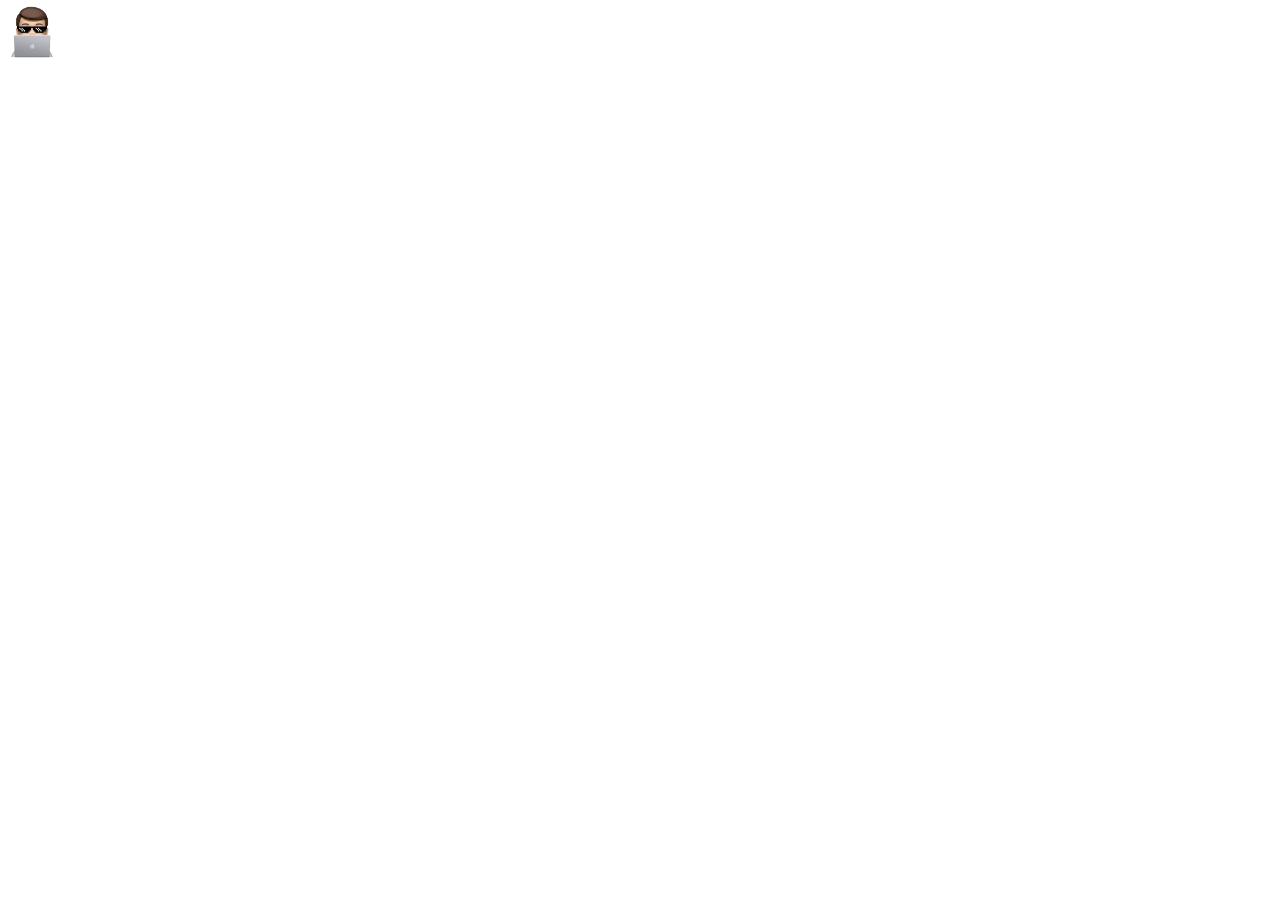
==== index.html @ 817148c0 "Update" ====
<!DOCTYPE html>
<html lang="en">
    <head>
        <meta charset="UTF-8">
        <meta http-equiv="X-UA-Compatible" content="IE-Edge">
        <meta name="viewport" content="width=device-width, inital-scale=1.0">
        <link rel="stylesheet" href="style.css">
        <title>Dimitris Skaronis</title> 
    </head>
<body>
    <section class="front-page">
        <nav>
            <div class="logo">
                <img src="./assets/New.TechnoKing.png"
            </div>
        </nav>

    </section>
</body>




</html>
---- style.css ----
*{
margin: 0;
padding: 0;
box-sizing: border-box;
}

body{
font-family: Arial, Helvetica, sans-serif;
font-size: 16px;
}


.logo{
display: flex;
align-items: center;
}


.logo img{
height: 4rem;
width: 4rem;
}
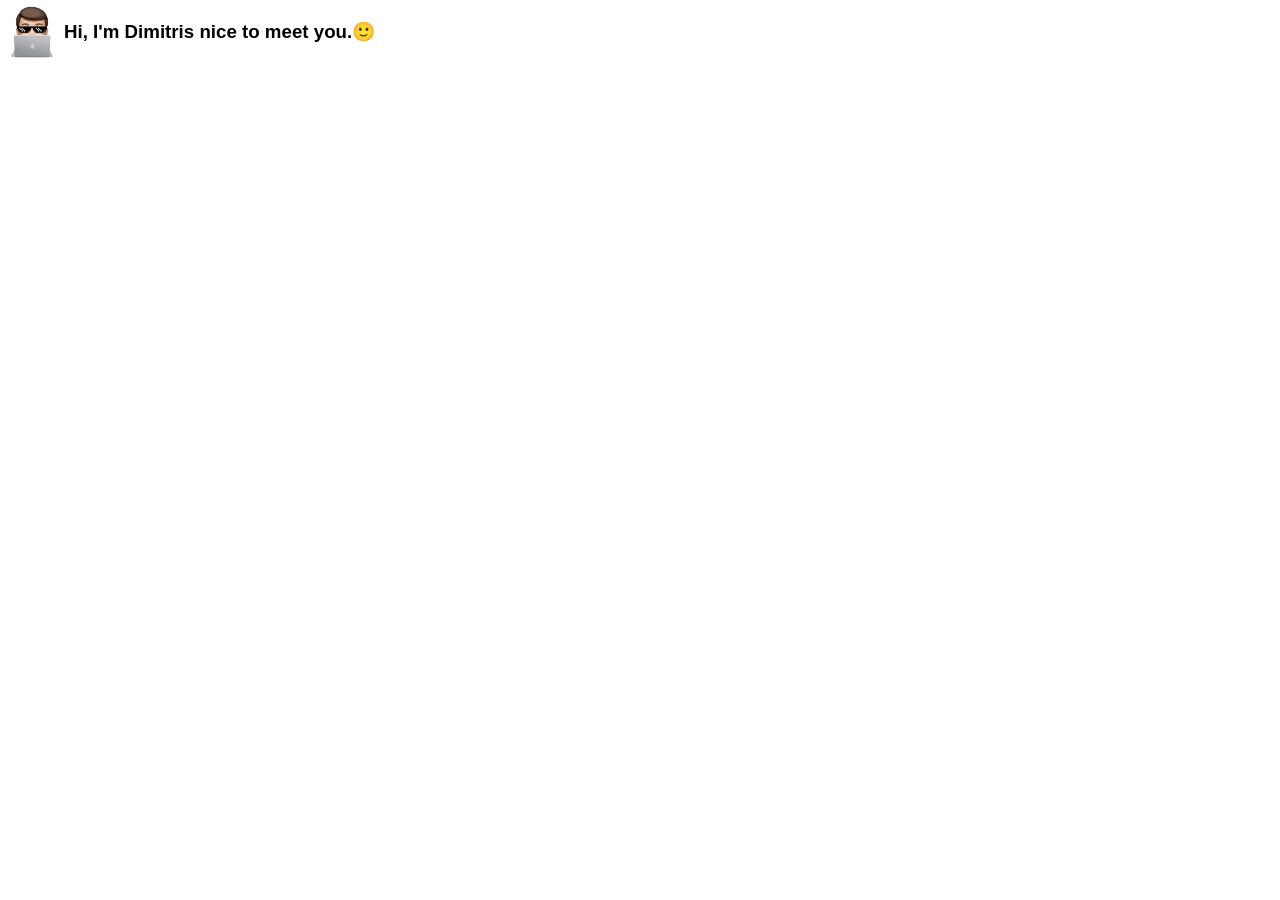
==== commit 3831561e: "Update" ====
--- a/index.html
+++ b/index.html
@@ -11,7 +11,8 @@
     <section class="front-page">
         <nav>
             <div class="logo">
-                <img src="./assets/New.TechnoKing.png"
+                <img src="./assets/New.TechnoKing.png">
+            <h1>Hi, I'm Dimitris nice to meet you.🙂</h1>
             </div>
         </nav>
 
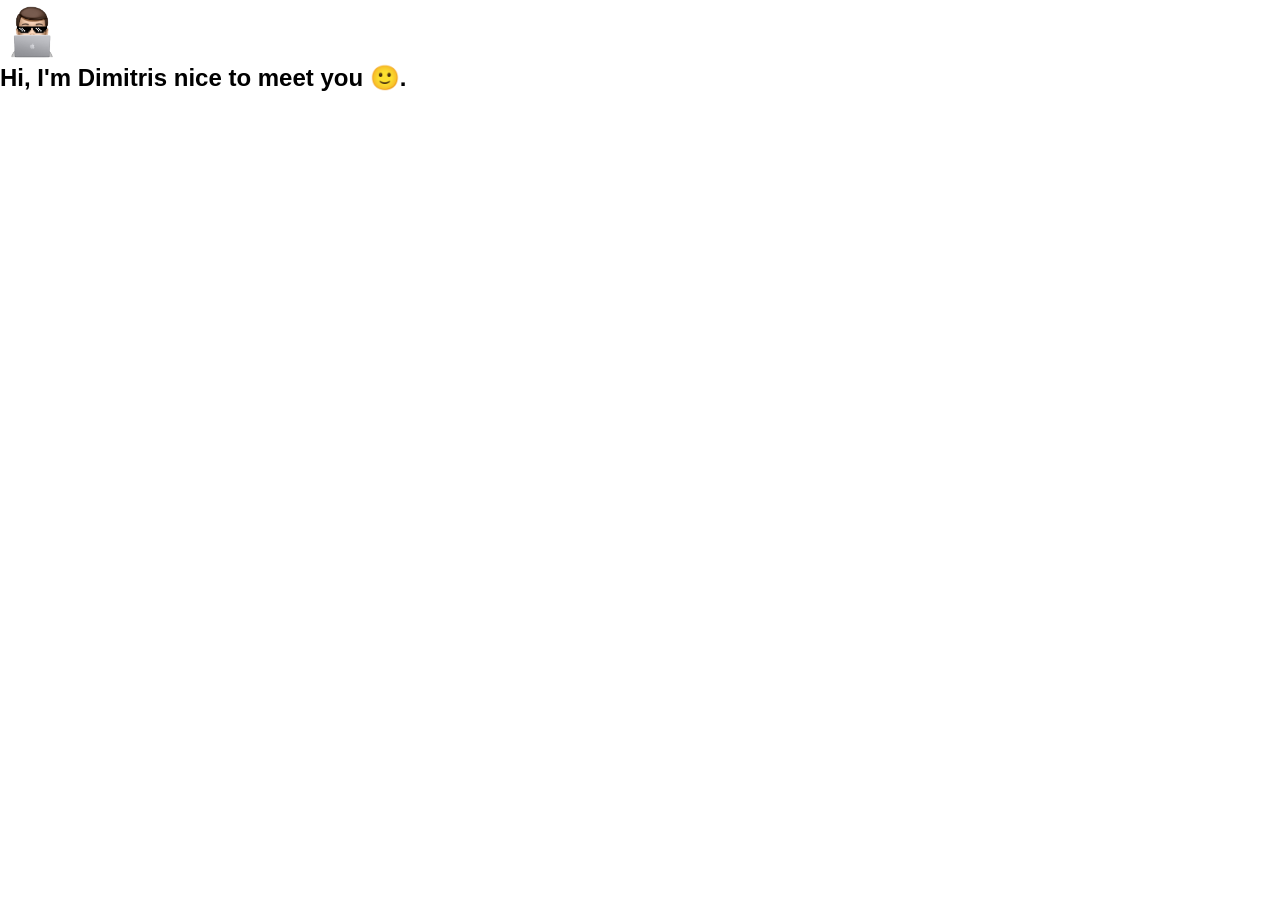
==== commit 24b28fa7: "Update 2" ====
--- a/index.html
+++ b/index.html
@@ -12,10 +12,10 @@
         <nav>
             <div class="logo">
                 <img src="./assets/New.TechnoKing.png">
-            <h1>Hi, I'm Dimitris nice to meet you.🙂</h1>
+            
             </div>
         </nav>
-
+        <h1>Hi, I'm Dimitris nice to meet you 🙂.</h1>
     </section>
 </body>
 
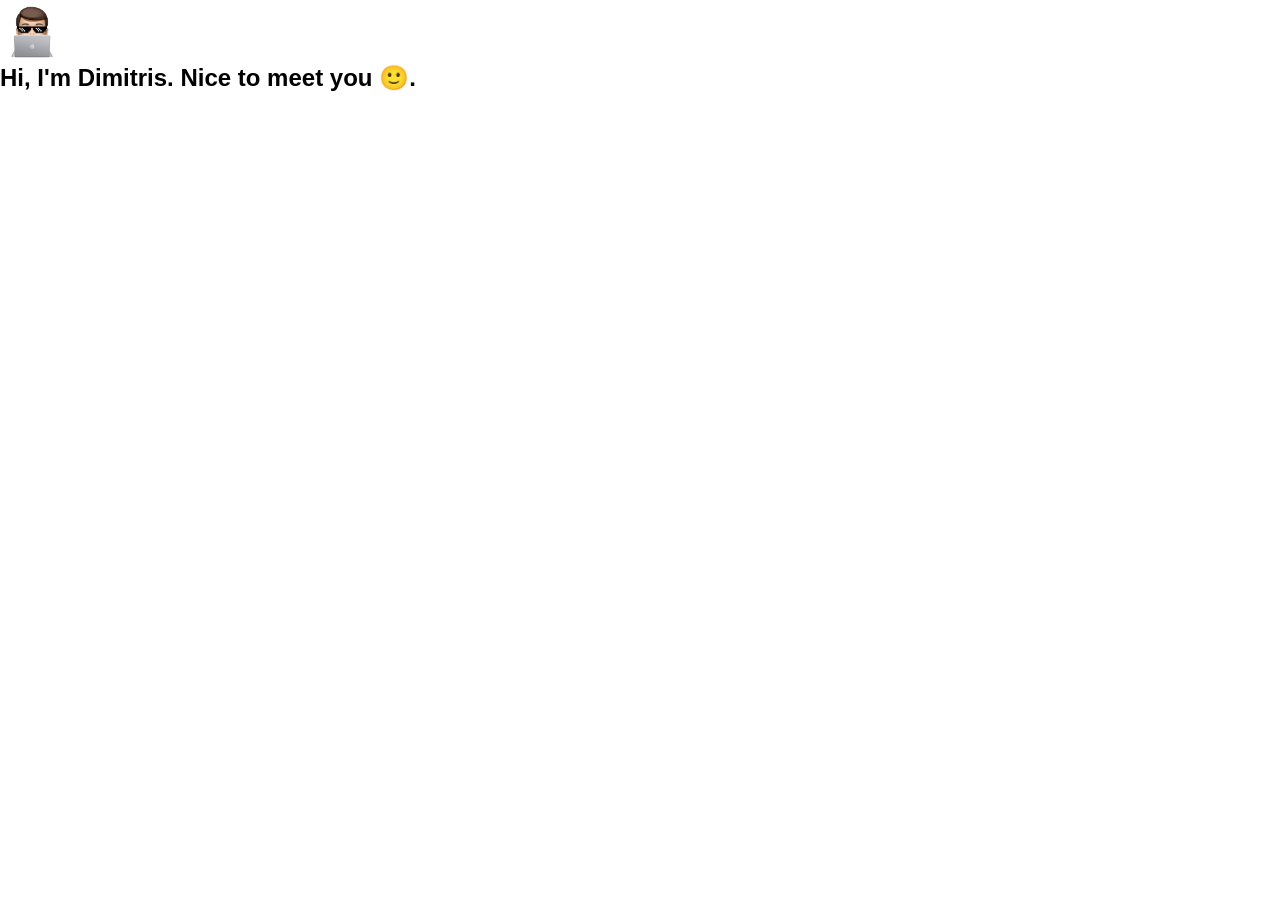
==== commit 4494bc06: "Update 3" ====
--- a/index.html
+++ b/index.html
@@ -15,7 +15,7 @@
             
             </div>
         </nav>
-        <h1>Hi, I'm Dimitris nice to meet you 🙂.</h1>
+        <h1>Hi, I'm Dimitris. Nice to meet you 🙂.</h1>
     </section>
 </body>
 
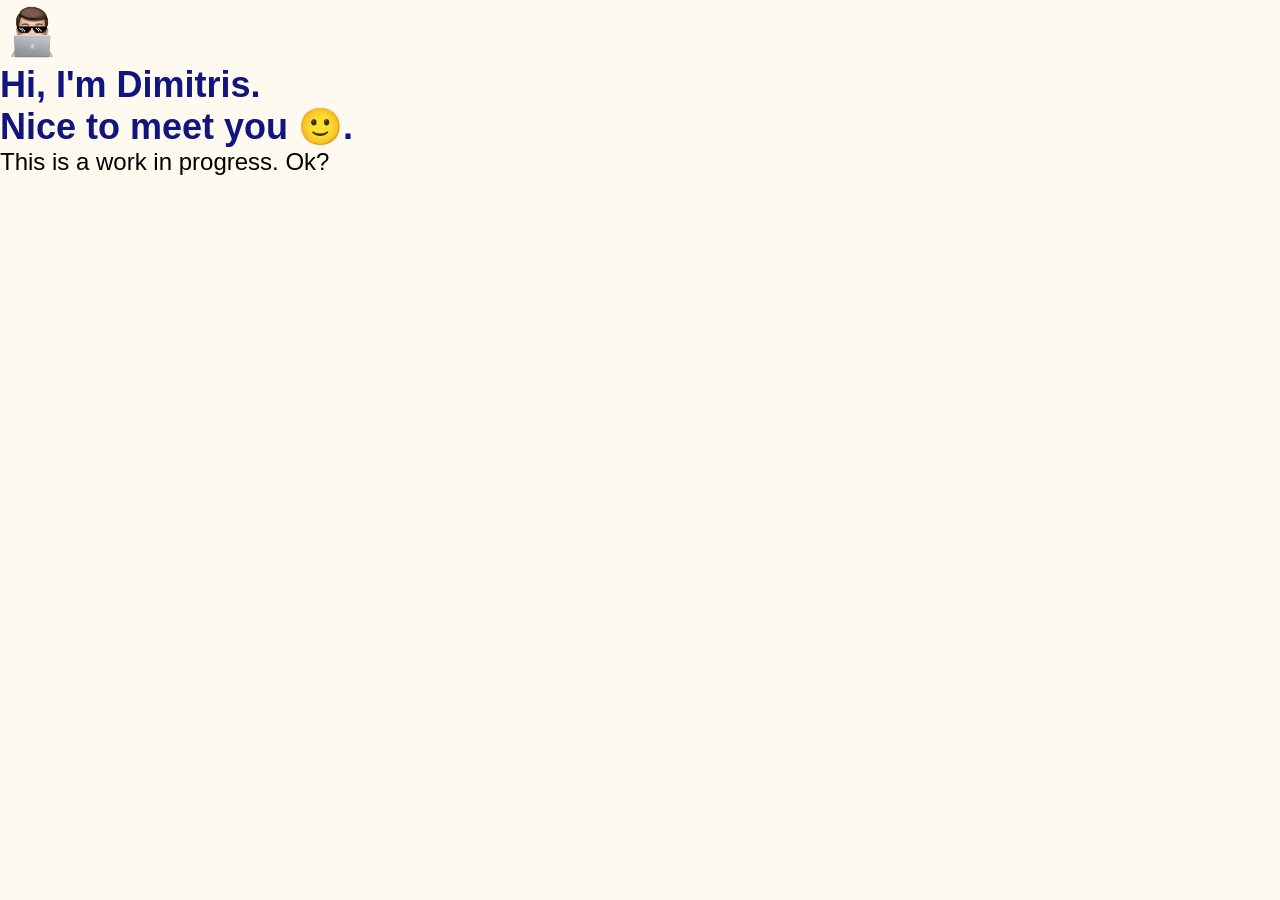
==== commit 7744d98c: "Update 4" ====
--- a/index.html
+++ b/index.html
@@ -15,7 +15,8 @@
             
             </div>
         </nav>
-        <h1>Hi, I'm Dimitris. Nice to meet you 🙂.</h1>
+        <h1>Hi, I'm Dimitris.<br> Nice to meet you 🙂.</h1>
+        <p>This is a work in progress. Ok?</p>
     </section>
 </body>
 
--- a/style.css
+++ b/style.css
@@ -6,7 +6,7 @@
 
 body{
 font-family: Arial, Helvetica, sans-serif;
-font-size: 16px;
+font-size: 24px;
 }
 
 
@@ -19,4 +19,16 @@
 .logo img{
 height: 4rem;
 width: 4rem;
+}
+
+
+h1{
+color: rgb(19, 21, 126);
+
+}
+
+
+body{
+background-color: floralwhite;
+
 }
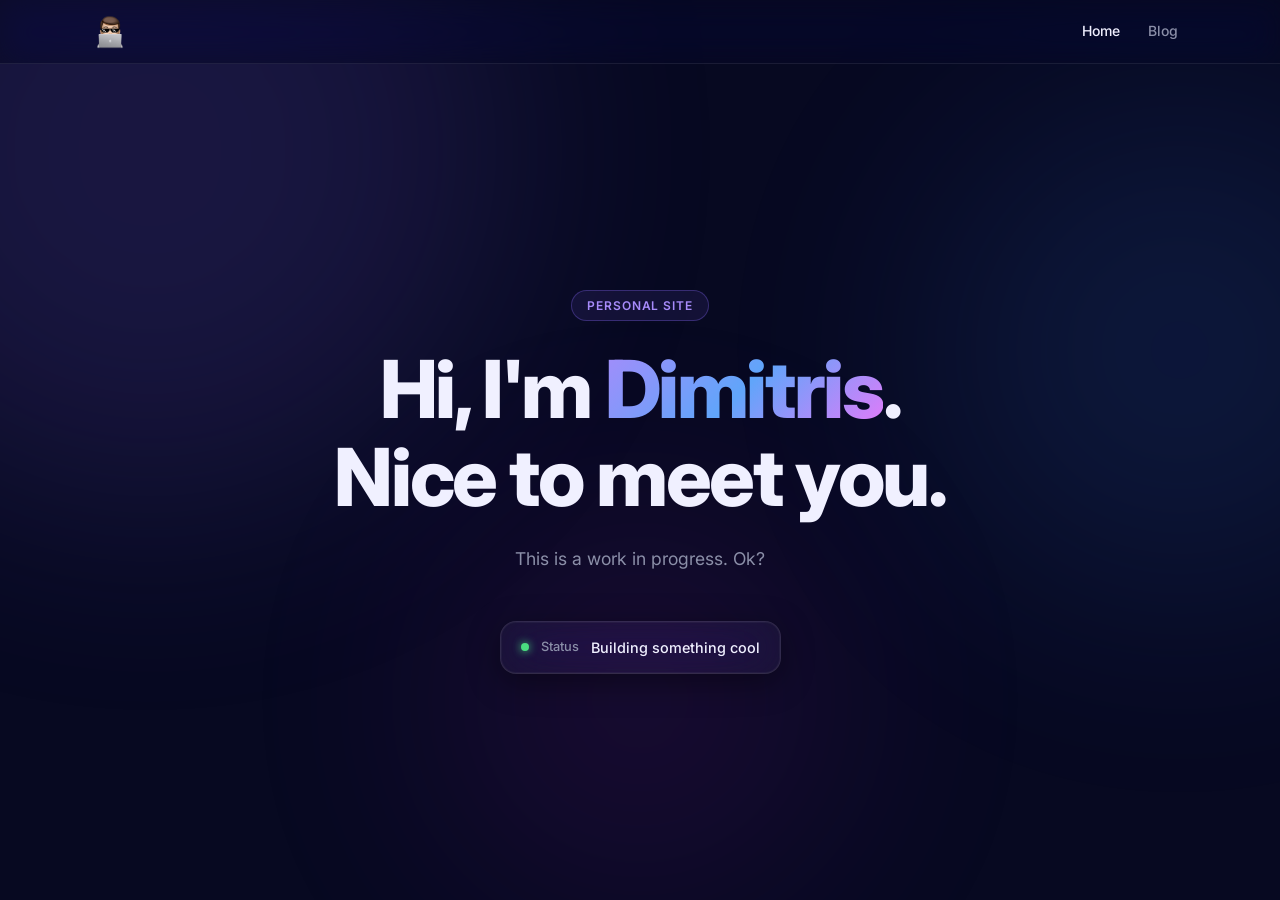
==== commit a7a48029: "feat: add blog section with Substack auto-sync - Add scripts/update-posts.js to fetch technoking.sub" ====
--- a/index.html
+++ b/index.html
@@ -2,25 +2,52 @@
 <html lang="en">
     <head>
         <meta charset="UTF-8">
-        <meta http-equiv="X-UA-Compatible" content="IE-Edge">
-        <meta name="viewport" content="width=device-width, inital-scale=1.0">
+        <meta http-equiv="X-UA-Compatible" content="IE=Edge">
+        <meta name="viewport" content="width=device-width, initial-scale=1.0">
+        <link rel="preconnect" href="https://fonts.googleapis.com">
+        <link rel="preconnect" href="https://fonts.gstatic.com" crossorigin>
+        <link href="https://fonts.googleapis.com/css2?family=Inter:wght@300;400;500;600;700;800;900&display=swap" rel="stylesheet">
         <link rel="stylesheet" href="style.css">
-        <title>Dimitris Skaronis</title> 
+        <title>Dimitris Skaronis</title>
     </head>
-<body>
-    <section class="front-page">
-        <nav>
-            <div class="logo">
-                <img src="./assets/New.TechnoKing.png">
-            
+    <body>
+
+        <!-- Background glow orbs -->
+        <div class="bg-orb bg-orb--purple"></div>
+        <div class="bg-orb bg-orb--blue"></div>
+        <div class="bg-orb bg-orb--magenta"></div>
+
+        <nav class="nav">
+            <div class="nav__inner">
+                <div class="logo">
+                    <img src="./assets/New.TechnoKing.png" alt="TechnoKing logo">
+                </div>
+                <div class="nav__links">
+                    <a href="index.html"      class="nav__link nav__link--active">Home</a>
+                    <a href="blog/index.html" class="nav__link">Blog</a>
+                </div>
             </div>
         </nav>
-        <h1>Hi, I'm Dimitris.<br> Nice to meet you 🙂.</h1>
-        <p>This is a work in progress. Ok?</p>
-    </section>
-</body>
 
+        <main>
+            <section class="hero">
+                <div class="hero__content">
+                    <div class="hero__badge">Personal Site</div>
+                    <h1 class="hero__title">
+                        Hi, I'm <span class="gradient-text">Dimitris</span>.<br>
+                        Nice to meet you.
+                    </h1>
+                    <p class="hero__subtitle">This is a work in progress. Ok?</p>
+                </div>
 
+                <!-- Decorative card -->
+                <div class="hero__card glass-card">
+                    <div class="card__dot card__dot--green"></div>
+                    <span class="card__label">Status</span>
+                    <p class="card__value">Building something cool</p>
+                </div>
+            </section>
+        </main>
 
-
-</html>+    </body>
+</html>
--- a/style.css
+++ b/style.css
@@ -1,34 +1,258 @@
-*{
-margin: 0;
-padding: 0;
-box-sizing: border-box;
-}
-
-body{
-font-family: Arial, Helvetica, sans-serif;
-font-size: 24px;
-}
-
-
-.logo{
-display: flex;
-align-items: center;
-}
-
-
-.logo img{
-height: 4rem;
-width: 4rem;
-}
-
-
-h1{
-color: rgb(19, 21, 126);
-
-}
-
-
-body{
-background-color: floralwhite;
-
-}+/* ── Reset ────────────────────────────────────────────── */
+*, *::before, *::after {
+    margin: 0;
+    padding: 0;
+    box-sizing: border-box;
+}
+
+/* ── Base ─────────────────────────────────────────────── */
+:root {
+    --bg-base:       #070921;
+    --bg-surface:    #0d1023;
+    --accent-purple: #6e56cf;
+    --accent-blue:   #3b82f6;
+    --accent-magenta:#c026d3;
+    --text-primary:  #f0f0ff;
+    --text-muted:    #8b8fa8;
+    --border:        rgba(255, 255, 255, 0.08);
+    --glass-bg:      rgba(255, 255, 255, 0.04);
+    --glass-border:  rgba(255, 255, 255, 0.10);
+}
+
+html {
+    scroll-behavior: smooth;
+}
+
+body {
+    font-family: 'Inter', system-ui, -apple-system, sans-serif;
+    background-color: var(--bg-base);
+    color: var(--text-primary);
+    min-height: 100vh;
+    overflow-x: hidden;
+    line-height: 1.6;
+}
+
+/* ── Background glow orbs ─────────────────────────────── */
+.bg-orb {
+    position: fixed;
+    border-radius: 50%;
+    filter: blur(120px);
+    opacity: 0.18;
+    pointer-events: none;
+    z-index: 0;
+}
+
+.bg-orb--purple {
+    width: 700px;
+    height: 700px;
+    background: #6e56cf;
+    top: -200px;
+    left: -200px;
+}
+
+.bg-orb--blue {
+    width: 500px;
+    height: 500px;
+    background: #3b82f6;
+    top: 100px;
+    right: -150px;
+    opacity: 0.12;
+}
+
+.bg-orb--magenta {
+    width: 400px;
+    height: 400px;
+    background: #c026d3;
+    bottom: 0;
+    left: 50%;
+    transform: translateX(-50%);
+    opacity: 0.10;
+}
+
+/* ── Nav ──────────────────────────────────────────────── */
+.nav {
+    position: fixed;
+    top: 0;
+    left: 0;
+    right: 0;
+    z-index: 100;
+    padding: 0 2rem;
+    height: 64px;
+    display: flex;
+    align-items: center;
+    background: rgba(7, 9, 33, 0.6);
+    backdrop-filter: blur(16px) saturate(180%);
+    -webkit-backdrop-filter: blur(16px) saturate(180%);
+    border-bottom: 1px solid var(--border);
+}
+
+.nav__inner {
+    width: 100%;
+    max-width: 1100px;
+    margin: 0 auto;
+    display: flex;
+    align-items: center;
+}
+
+.logo {
+    display: flex;
+    align-items: center;
+}
+
+.logo img {
+    height: 2.5rem;
+    width: 2.5rem;
+    object-fit: contain;
+    border-radius: 8px;
+}
+
+/* ── Hero ─────────────────────────────────────────────── */
+.hero {
+    position: relative;
+    z-index: 1;
+    min-height: 100vh;
+    display: flex;
+    flex-direction: column;
+    align-items: center;
+    justify-content: center;
+    text-align: center;
+    padding: 0 1.5rem;
+    padding-top: 64px;
+    gap: 3rem;
+}
+
+.hero__content {
+    display: flex;
+    flex-direction: column;
+    align-items: center;
+    gap: 1.5rem;
+    max-width: 700px;
+}
+
+/* Badge */
+.hero__badge {
+    display: inline-flex;
+    align-items: center;
+    gap: 0.5rem;
+    padding: 0.3rem 0.9rem;
+    border-radius: 999px;
+    border: 1px solid rgba(110, 86, 207, 0.4);
+    background: rgba(110, 86, 207, 0.12);
+    color: #a78bfa;
+    font-size: 0.75rem;
+    font-weight: 600;
+    letter-spacing: 0.08em;
+    text-transform: uppercase;
+}
+
+/* Title */
+.hero__title {
+    font-size: clamp(2.5rem, 7vw, 5rem);
+    font-weight: 800;
+    line-height: 1.1;
+    letter-spacing: -0.03em;
+    color: var(--text-primary);
+}
+
+/* Gradient text */
+.gradient-text {
+    background: linear-gradient(135deg, #a78bfa 0%, #60a5fa 50%, #e879f9 100%);
+    -webkit-background-clip: text;
+    -webkit-text-fill-color: transparent;
+    background-clip: text;
+}
+
+/* Subtitle */
+.hero__subtitle {
+    font-size: 1.1rem;
+    color: var(--text-muted);
+    font-weight: 400;
+    max-width: 420px;
+}
+
+/* ── Glass card ───────────────────────────────────────── */
+.glass-card {
+    background: var(--glass-bg);
+    border: 1px solid var(--glass-border);
+    border-radius: 16px;
+    backdrop-filter: blur(24px) saturate(160%);
+    -webkit-backdrop-filter: blur(24px) saturate(160%);
+    box-shadow:
+        0 0 0 1px rgba(255,255,255,0.04) inset,
+        0 8px 32px rgba(0, 0, 0, 0.4);
+}
+
+.hero__card {
+    display: flex;
+    align-items: center;
+    gap: 0.75rem;
+    padding: 0.85rem 1.25rem;
+    font-size: 0.9rem;
+}
+
+.card__dot {
+    width: 8px;
+    height: 8px;
+    border-radius: 50%;
+    flex-shrink: 0;
+    animation: pulse 2.5s ease-in-out infinite;
+}
+
+.card__dot--green {
+    background: #4ade80;
+    box-shadow: 0 0 8px #4ade80;
+}
+
+.card__label {
+    color: var(--text-muted);
+    font-size: 0.8rem;
+    font-weight: 500;
+}
+
+.card__value {
+    color: var(--text-primary);
+    font-weight: 500;
+}
+
+@keyframes pulse {
+    0%, 100% { opacity: 1; }
+    50%       { opacity: 0.4; }
+}
+
+/* ── Nav links ────────────────────────────────────────── */
+.nav__links {
+    display: flex;
+    align-items: center;
+    gap: 0.25rem;
+    margin-left: auto;
+}
+
+.nav__link {
+    color: var(--text-muted);
+    text-decoration: none;
+    font-size: 0.875rem;
+    font-weight: 500;
+    padding: 0.35rem 0.75rem;
+    border-radius: 8px;
+    transition: color 0.2s, background 0.2s;
+}
+
+.nav__link:hover {
+    color: var(--text-primary);
+    background: rgba(255, 255, 255, 0.06);
+}
+
+.nav__link--active {
+    color: var(--text-primary);
+}
+
+/* ── Responsive ───────────────────────────────────────── */
+@media (max-width: 600px) {
+    .hero__title {
+        font-size: 2.2rem;
+    }
+
+    .nav {
+        padding: 0 1rem;
+    }
+}
